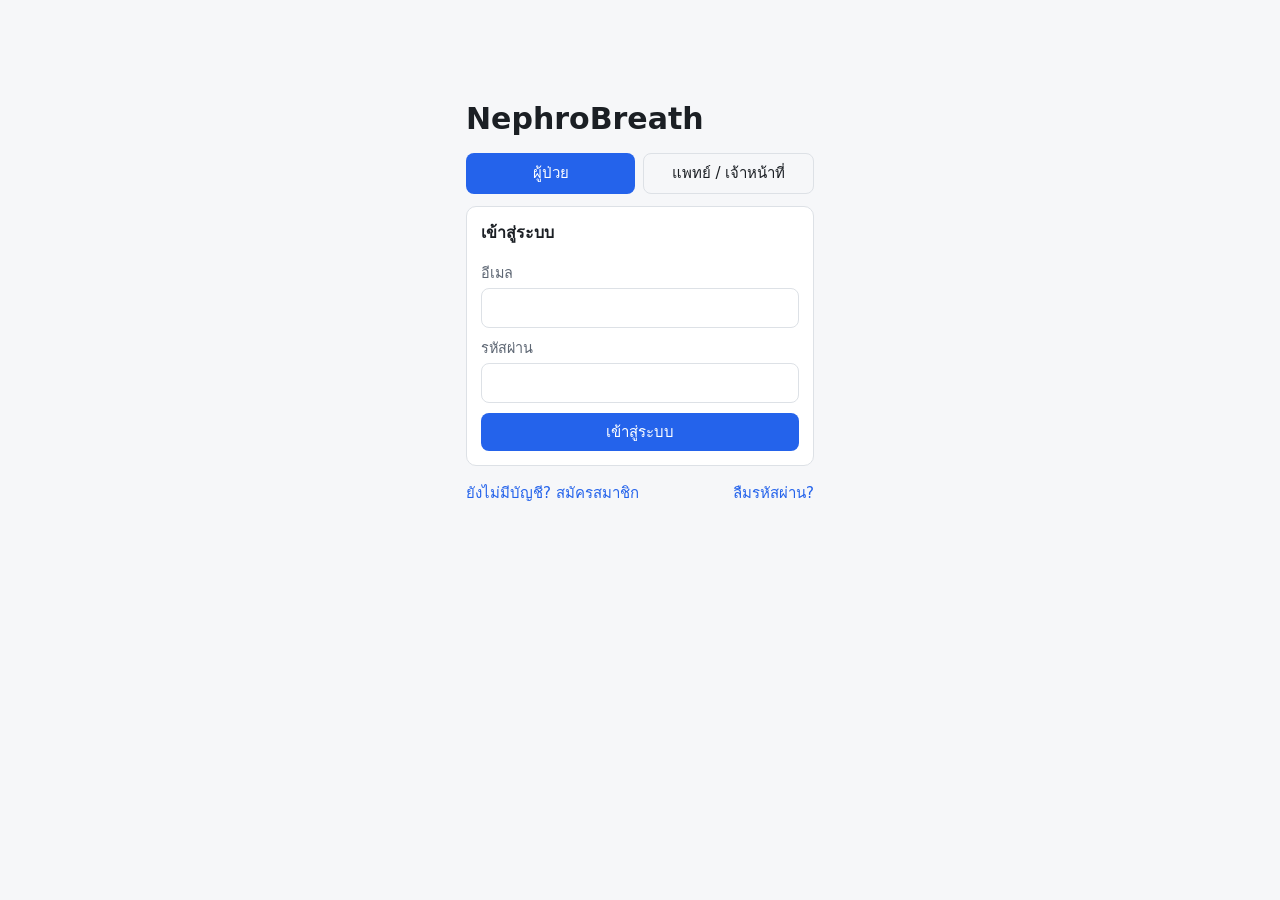
==== app/index.html @ 2b3a4d8f "Add NephroBreath web app under /app Built from INGProject/nephrobreath/web (email + password login f" ====
<!doctype html>
<html lang="en">
  <head>
    <meta charset="UTF-8" />
    <meta name="viewport" content="width=device-width, initial-scale=1.0" />
    <title>NephroBreath</title>
    <script type="module" crossorigin src="./assets/index-CuvUhI5n.js"></script>
    <link rel="stylesheet" crossorigin href="./assets/index-jsXm4z84.css">
  </head>
  <body>
    <div id="root"></div>
  </body>
</html>
---- app/assets/index-jsXm4z84.css ----
:root{--bg: #f6f7f9;--card: #ffffff;--text: #1b1f24;--muted: #5d6673;--border: #dde1e6;--grid: #e5e8ec;--accent: #2463eb;--co2: #6b7280;--tube: #2463eb;--ambient: #c2410c;--ok: #15803d;--ok-bg: #dcfce7;--danger: #b91c1c;--danger-bg: #fee2e2;--warn-bg: #fef3c7;color-scheme:light}@media (prefers-color-scheme: dark){:root{--bg: #111418;--card: #1a1e24;--text: #e6e8eb;--muted: #9aa3ae;--border: #2c323a;--grid: #2c323a;--accent: #60a5fa;--co2: #9ca3af;--tube: #60a5fa;--ambient: #fb923c;--ok: #4ade80;--ok-bg: #14321f;--danger: #f87171;--danger-bg: #3b1515;--warn-bg: #3a2e0b;color-scheme:dark}}*{box-sizing:border-box}body{margin:0;background:var(--bg);color:var(--text);font:15px/1.5 system-ui,sans-serif}main{max-width:1100px;margin:0 auto;padding:16px}a{color:var(--accent)}h1{margin:.2em 0}h2{font-size:1rem;margin:0 0 .5em}.topbar{display:flex;gap:12px;align-items:center;padding:10px 16px;background:var(--card);border-bottom:1px solid var(--border)}.brand{font-weight:700;text-decoration:none;margin-right:auto}.card{background:var(--card);border:1px solid var(--border);border-radius:10px;padding:14px;margin:12px 0}.row{display:flex;gap:10px;align-items:center;flex-wrap:wrap}.between{justify-content:space-between}.stack{display:grid;gap:10px}.grid2{display:grid;gap:12px;grid-template-columns:repeat(auto-fit,minmax(280px,1fr))}.grid3{display:grid;gap:12px;grid-template-columns:repeat(auto-fit,minmax(220px,1fr))}.grid2>.card,.grid3>.card{margin:0}section{margin:12px 0}label{display:grid;gap:4px;font-size:.9rem;color:var(--muted)}input,select{font:inherit;padding:8px 10px;border:1px solid var(--border);border-radius:8px;background:var(--card);color:var(--text)}.search{width:100%;margin:12px 0}button{font:inherit;padding:8px 14px;border:0;border-radius:8px;background:var(--accent);color:#fff;cursor:pointer}button.secondary{background:transparent;color:var(--text);border:1px solid var(--border)}button:disabled{opacity:.6;cursor:default}table{width:100%;border-collapse:collapse;background:var(--card);border:1px solid var(--border);border-radius:10px;overflow:hidden;display:block;overflow-x:auto}th,td{text-align:left;padding:8px 12px;border-bottom:1px solid var(--border);white-space:nowrap}th{font-size:.85rem;color:var(--muted)}.muted{color:var(--muted)}.error{color:var(--danger)}.big{font-size:2rem;font-weight:700;margin:.2em 0}.big small{font-size:.9rem;font-weight:400;color:var(--muted)}.badge{display:inline-block;padding:2px 10px;border-radius:999px;font-size:.85rem;border:1px solid var(--border)}.badge.normal{background:var(--ok-bg);color:var(--ok);border-color:transparent}.badge.elevated{background:var(--danger-bg);color:var(--danger);border-color:transparent}.badge.status-in_progress,.badge.status-gating,.badge.status-processing,.badge.status-requested{color:var(--accent)}.badge.status-error{color:var(--danger)}.trend{font-weight:600}.trend.improving{color:var(--ok)}.trend.worsening{color:var(--danger)}.disclaimer,.warning{border-radius:10px;padding:12px 14px;margin:16px 0;background:var(--warn-bg)}.features{display:grid;grid-template-columns:max-content 1fr;gap:4px 16px;margin:0}.features dd{margin:0;font-variant-numeric:tabular-nums}.live-dot{display:inline-block;width:10px;height:10px;border-radius:50%;background:var(--danger);margin-left:6px;vertical-align:middle;animation:pulse 1.2s infinite}@keyframes pulse{50%{opacity:.3}}.login{max-width:380px;padding-top:10vh}.tabs{display:flex;gap:8px;margin:12px 0}.tabs button{flex:1}.advice{border-radius:10px;padding:12px 14px;margin:12px 0}.advice p{margin:6px 0 0}.advice.normal{background:var(--ok-bg)}.advice.elevated{background:var(--danger-bg)}button.link{background:none;color:var(--accent);padding:4px 0}.login-links{margin-top:4px}.topbar a:not(.brand){text-decoration:none}
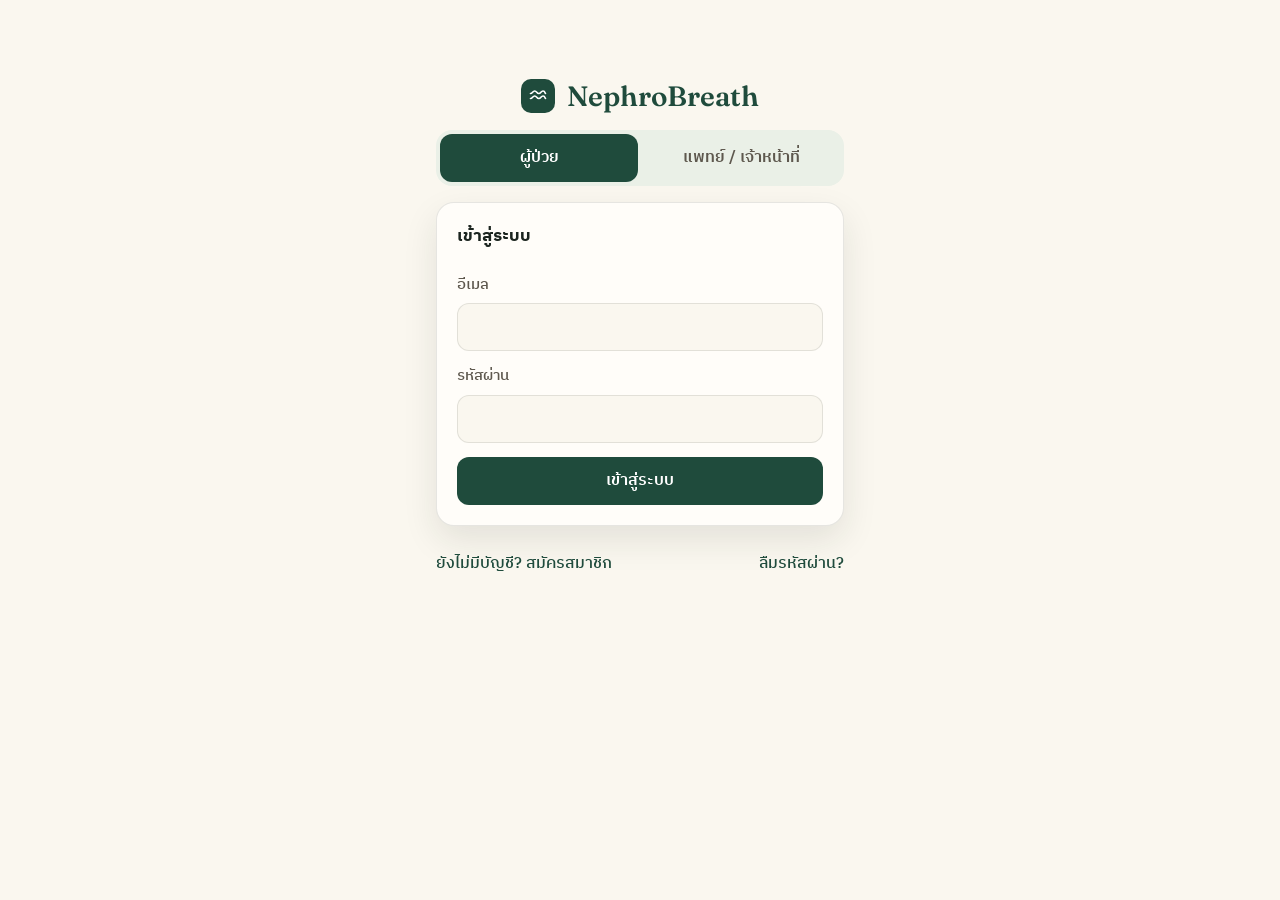
==== commit d7e12e80: "Redesign NephroBreath app: green/cream brand theme, Thai font Co-Authored-By: Claude Opus 5.5 <norep" ====
--- a/app/index.html
+++ b/app/index.html
@@ -4,8 +4,12 @@
     <meta charset="UTF-8" />
     <meta name="viewport" content="width=device-width, initial-scale=1.0" />
     <title>NephroBreath</title>
-    <script type="module" crossorigin src="./assets/index-CuvUhI5n.js"></script>
-    <link rel="stylesheet" crossorigin href="./assets/index-jsXm4z84.css">
+    <meta name="theme-color" content="#1F4B3C" />
+    <link rel="preconnect" href="https://fonts.googleapis.com" />
+    <link rel="preconnect" href="https://fonts.gstatic.com" crossorigin />
+    <link href="https://fonts.googleapis.com/css2?family=Fraunces:opsz,wght@9..144,600&family=IBM+Plex+Sans+Thai:wght@400;500;600;700&display=swap" rel="stylesheet" />
+    <script type="module" crossorigin src="./assets/index-W7RCnFfK.js"></script>
+    <link rel="stylesheet" crossorigin href="./assets/index-BPkG84_g.css">
   </head>
   <body>
     <div id="root"></div>
--- a/app/assets/index-BPkG84_g.css
+++ b/app/assets/index-BPkG84_g.css
@@ -0,0 +1 @@
+:root{--bg: #FAF7EF;--card: #FFFDF9;--text: #1B241F;--muted: #5E584E;--border: rgba(27, 36, 31, .11);--grid: rgba(27, 36, 31, .08);--accent: #1F4B3C;--accent-hover: #2B6450;--on-accent: #FFFFFF;--accent-soft: #EAF0E7;--co2: #6B6459;--tube: #1F4B3C;--ambient: #D97B56;--ok: #2F7A55;--ok-bg: #E3F1E8;--warn: #8A5A0B;--warn-bg: #FBF1DC;--danger: #A3401E;--danger-bg: #FBE9E0;--shadow-sm: 0 2px 10px rgba(27, 36, 31, .06);--shadow-md: 0 14px 34px rgba(27, 36, 31, .1);--r-sm: 12px;--r-md: 18px;--ease: cubic-bezier(.22, .64, .32, 1);color-scheme:light}@media (prefers-color-scheme: dark){:root{--bg: #121714;--card: #1B221E;--text: #E9EFEA;--muted: #A9B3AC;--border: rgba(233, 239, 234, .12);--grid: rgba(233, 239, 234, .08);--accent: #7CC4A4;--accent-hover: #95D3B7;--on-accent: #0E1A14;--accent-soft: #22332B;--co2: #A9B3AC;--tube: #7CC4A4;--ambient: #F2A07E;--ok: #7CD3A4;--ok-bg: #173326;--warn: #F0C46C;--warn-bg: #3A2E12;--danger: #F2A07E;--danger-bg: #3B1F15;--shadow-sm: 0 2px 10px rgba(0, 0, 0, .3);--shadow-md: 0 14px 34px rgba(0, 0, 0, .4);color-scheme:dark}}*{box-sizing:border-box}body{margin:0;background:var(--bg);color:var(--text);font:16px/1.6 IBM Plex Sans Thai,system-ui,-apple-system,sans-serif;-webkit-font-smoothing:antialiased}main{max-width:1100px;margin:0 auto;padding:24px 16px 48px}a{color:var(--accent);text-underline-offset:3px}h1{margin:.2em 0 .4em;font-size:1.75rem;line-height:1.3}h2{font-size:1.05rem;margin:0 0 .6em}:focus-visible{outline:2px solid var(--accent);outline-offset:2px;border-radius:6px}.topbar{position:sticky;top:0;z-index:10;display:flex;gap:16px;align-items:center;padding:12px 20px;background:color-mix(in srgb,var(--card) 88%,transparent);-webkit-backdrop-filter:blur(8px);backdrop-filter:blur(8px);border-bottom:1px solid var(--border)}.brand{display:inline-flex;align-items:center;gap:10px;margin-right:auto;font-family:Fraunces,Georgia,serif;font-weight:600;font-size:1.2rem;color:var(--accent);text-decoration:none}.brand-mark{display:grid;place-items:center;width:34px;height:34px;border-radius:10px;background:var(--accent);color:var(--on-accent)}.topbar a:not(.brand){text-decoration:none;font-weight:500}.card{background:var(--card);border:1px solid var(--border);border-radius:var(--r-md);padding:20px;margin:16px 0;box-shadow:var(--shadow-sm)}.row{display:flex;gap:10px;align-items:center;flex-wrap:wrap}.between{justify-content:space-between}.stack{display:grid;gap:14px}.grid2{display:grid;gap:16px;grid-template-columns:repeat(auto-fit,minmax(280px,1fr))}.grid3{display:grid;gap:16px;grid-template-columns:repeat(auto-fit,minmax(220px,1fr))}.grid2>.card,.grid3>.card{margin:0}section{margin:16px 0}label{display:grid;gap:6px;font-size:.92rem;font-weight:500;color:var(--muted)}input,select{font:inherit;color:var(--text);min-height:48px;padding:10px 14px;border:1px solid var(--border);border-radius:var(--r-sm);background:var(--bg);transition:border-color .15s var(--ease),box-shadow .15s var(--ease)}input:focus,select:focus{outline:none;border-color:var(--accent);box-shadow:0 0 0 3px var(--accent-soft)}.search{width:100%;margin:16px 0}button{font:inherit;font-weight:600;min-height:48px;padding:10px 20px;border:0;border-radius:var(--r-sm);background:var(--accent);color:var(--on-accent);cursor:pointer;transition:background .15s var(--ease),transform .15s var(--ease)}button:hover:not(:disabled){background:var(--accent-hover)}button:active:not(:disabled){transform:translateY(1px)}button.secondary{background:transparent;color:var(--text);border:1px solid var(--border)}button.secondary:hover:not(:disabled){background:var(--accent-soft)}button:disabled{opacity:.6;cursor:default}button.link{background:none;color:var(--accent);min-height:44px;padding:4px 0;font-weight:500}button.link:hover:not(:disabled){background:none;text-decoration:underline}table{width:100%;border-collapse:collapse;background:var(--card);border:1px solid var(--border);border-radius:var(--r-md);overflow:hidden;display:block;overflow-x:auto;box-shadow:var(--shadow-sm)}th,td{text-align:left;padding:12px 16px;border-bottom:1px solid var(--border);white-space:nowrap}th{font-size:.85rem;font-weight:600;color:var(--muted)}tbody tr:hover{background:var(--accent-soft)}td{font-variant-numeric:tabular-nums}.muted{color:var(--muted)}.error{color:var(--danger)}.big{font-size:2.25rem;font-weight:700;margin:.2em 0;font-variant-numeric:tabular-nums}.big small{font-size:.95rem;font-weight:400;color:var(--muted)}.badge{display:inline-block;padding:3px 12px;border-radius:999px;font-size:.85rem;font-weight:600;border:1px solid var(--border);white-space:nowrap}.badge.normal{background:var(--ok-bg);color:var(--ok);border-color:transparent}.badge.elevated{background:var(--danger-bg);color:var(--danger);border-color:transparent}.badge.status-in_progress,.badge.status-gating,.badge.status-processing,.badge.status-requested{color:var(--accent);background:var(--accent-soft);border-color:transparent}.badge.status-error{color:var(--danger)}.trend{font-weight:600}.trend.improving{color:var(--ok)}.trend.worsening{color:var(--danger)}.disclaimer,.warning{border-radius:var(--r-md);padding:14px 18px;margin:20px 0;background:var(--warn-bg);color:var(--text);border:1px solid var(--border)}.features{display:grid;grid-template-columns:max-content 1fr;gap:6px 20px;margin:0}.features dd{margin:0;font-variant-numeric:tabular-nums}.live-dot{display:inline-block;width:10px;height:10px;border-radius:50%;background:var(--danger);margin-left:8px;vertical-align:middle;animation:pulse 1.2s infinite}@keyframes pulse{50%{opacity:.3}}.login{max-width:440px;padding-top:8vh}.login>h1{display:flex;align-items:center;justify-content:center;gap:12px;font-family:Fraunces,Georgia,serif;font-weight:600;color:var(--accent)}.login>.card{box-shadow:var(--shadow-md)}.tabs{display:flex;gap:4px;margin:16px 0;padding:4px;background:var(--accent-soft);border-radius:calc(var(--r-sm) + 4px)}.tabs button{flex:1}.tabs button.secondary{border:0;color:var(--muted)}.login-links{margin-top:4px}.advice{border-radius:var(--r-md);padding:16px 18px;margin:16px 0;border:1px solid var(--border)}.advice p{margin:6px 0 0}.advice.normal{background:var(--ok-bg)}.advice.elevated{background:var(--danger-bg)}@media (prefers-reduced-motion: reduce){*,*:before,*:after{transition:none!important;animation:none!important}}
